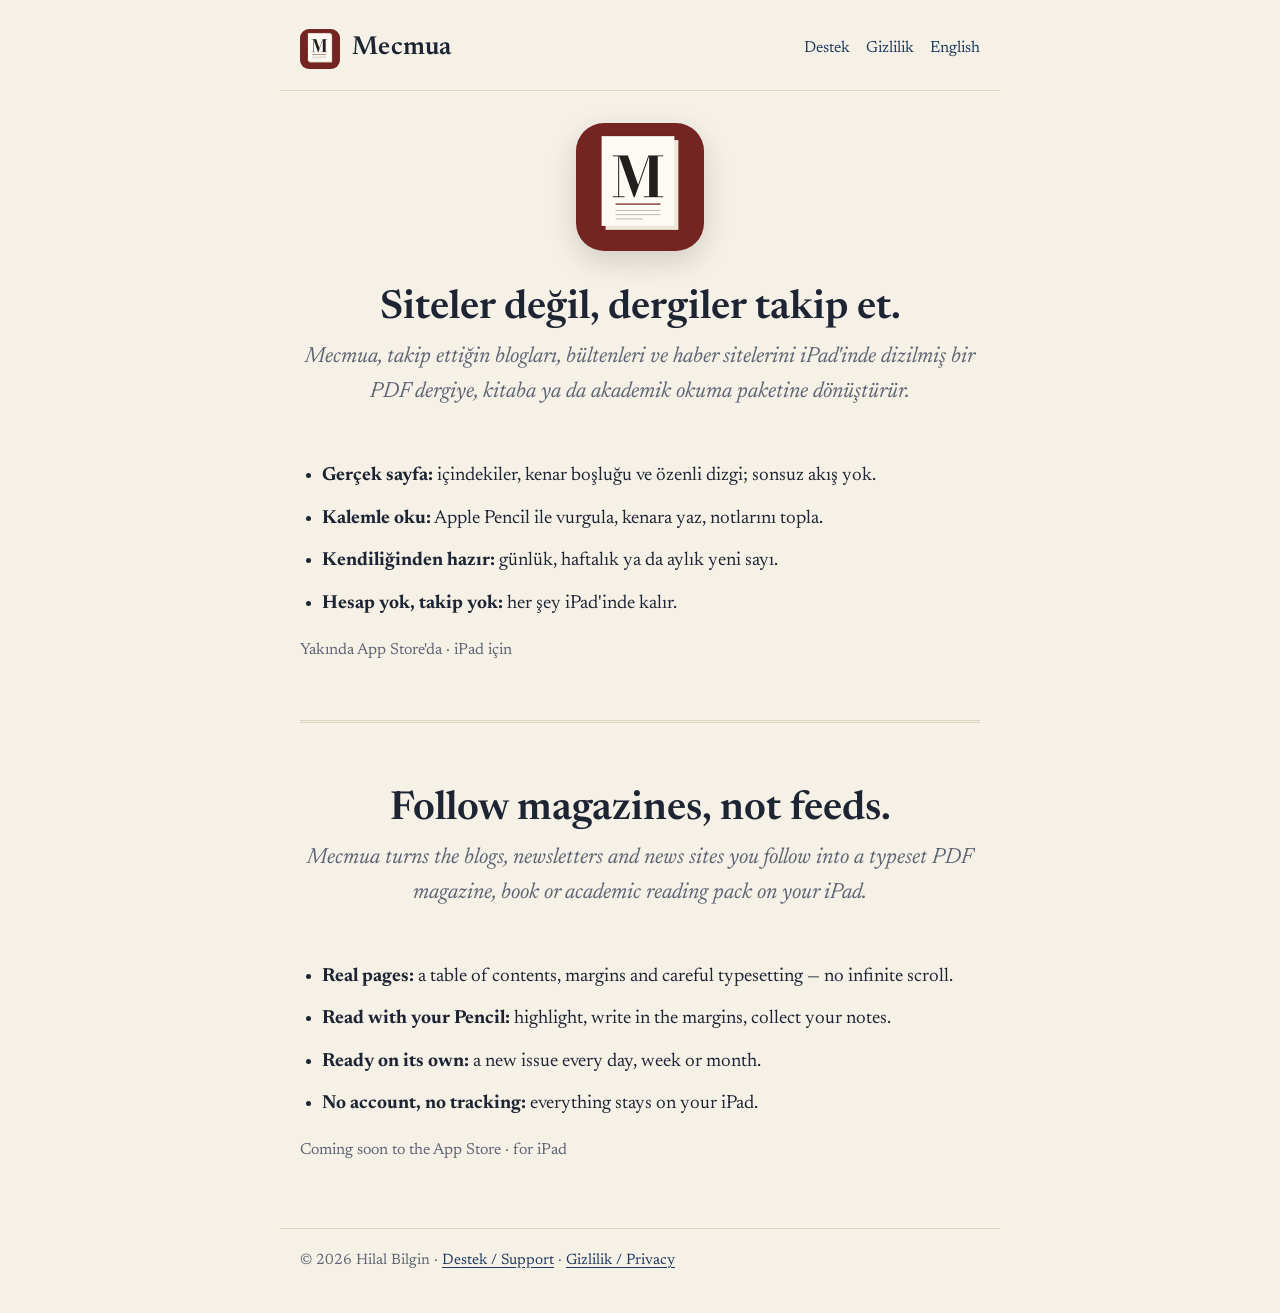
==== index.html @ 33784f8a "Gizlilik, destek ve tanıtım sayfaları (TR+EN) Co-Authored-By: Claude Opus 5.5 <noreply@anthropic.com" ====
<!doctype html>
<html lang="tr">
<head>
<meta charset="utf-8">
<meta name="viewport" content="width=device-width, initial-scale=1">
<title>Mecmua</title>
<meta name="description" content="Takip ettiğin siteleri iPad'de kendi dergin, kitabın ya da akademik okuma paketin olarak oku. / Your favorite sites, typeset into your own magazine on iPad.">
<link rel="icon" href="icon.png">
<link rel="apple-touch-icon" href="apple-touch-icon.png">
<link rel="stylesheet" href="style.css">
</head>
<body>
<header>
  <a class="brand" href="./"><img src="icon.png" alt=""><span>Mecmua</span></a>
  <nav><a href="support.html">Destek</a><a href="privacy.html">Gizlilik</a><a href="#en">English</a></nav>
</header>

<main>
<section lang="tr">
  <div class="hero">
    <img src="icon.png" alt="Mecmua uygulama simgesi">
    <h1>Siteler değil, dergiler takip et.</h1>
    <p class="lede">Mecmua, takip ettiğin blogları, bültenleri ve haber sitelerini iPad'inde dizilmiş bir PDF dergiye, kitaba ya da akademik okuma paketine dönüştürür.</p>
  </div>
  <ul>
    <li><strong>Gerçek sayfa:</strong> içindekiler, kenar boşluğu ve özenli dizgi; sonsuz akış yok.</li>
    <li><strong>Kalemle oku:</strong> Apple Pencil ile vurgula, kenara yaz, notlarını topla.</li>
    <li><strong>Kendiliğinden hazır:</strong> günlük, haftalık ya da aylık yeni sayı.</li>
    <li><strong>Hesap yok, takip yok:</strong> her şey iPad'inde kalır.</li>
  </ul>
  <p class="meta">Yakında App Store'da · iPad için</p>
</section>

<section lang="en" id="en">
  <div class="hero">
    <h1>Follow magazines, not feeds.</h1>
    <p class="lede">Mecmua turns the blogs, newsletters and news sites you follow into a typeset PDF magazine, book or academic reading pack on your iPad.</p>
  </div>
  <ul>
    <li><strong>Real pages:</strong> a table of contents, margins and careful typesetting — no infinite scroll.</li>
    <li><strong>Read with your Pencil:</strong> highlight, write in the margins, collect your notes.</li>
    <li><strong>Ready on its own:</strong> a new issue every day, week or month.</li>
    <li><strong>No account, no tracking:</strong> everything stays on your iPad.</li>
  </ul>
  <p class="meta">Coming soon to the App Store · for iPad</p>
</section>
</main>

<footer>© 2026 Hilal Bilgin · <a href="support.html">Destek / Support</a> · <a href="privacy.html">Gizlilik / Privacy</a></footer>
</body>
</html>
---- style.css ----
@font-face {
  font-family: "Newsreader";
  src: url("fonts/Newsreader.ttf") format("truetype");
  font-style: normal;
  font-weight: 200 800;
  font-display: swap;
}
@font-face {
  font-family: "Newsreader";
  src: url("fonts/Newsreader-Italic.ttf") format("truetype");
  font-style: italic;
  font-weight: 200 800;
  font-display: swap;
}

:root {
  --paper: #f6f1e7;
  --ink: #1d2433;
  --muted: #5d6474;
  --accent: #1f3a5f;
  --rule: #ddd3c1;
  --card: #fbf8f2;
}
@media (prefers-color-scheme: dark) {
  :root {
    --paper: #16191f;
    --ink: #ebe6dc;
    --muted: #a3a8b3;
    --accent: #9cb8de;
    --rule: #2e333d;
    --card: #1d2128;
  }
}

* { box-sizing: border-box; }
html { -webkit-text-size-adjust: 100%; }
body {
  margin: 0;
  background: var(--paper);
  color: var(--ink);
  font: 19px/1.6 "Newsreader", Georgia, "Times New Roman", serif;
}
a { color: var(--accent); text-underline-offset: 3px; }
main, header, footer { max-width: 720px; margin: 0 auto; padding: 0 20px; }

header {
  display: flex; align-items: center; justify-content: space-between; gap: 12px;
  padding-top: 28px; padding-bottom: 20px; border-bottom: 1px solid var(--rule);
}
.brand { display: flex; align-items: center; gap: 12px; text-decoration: none; color: var(--ink); }
.brand img { width: 40px; height: 40px; border-radius: 9px; }
.brand span { font-size: 26px; font-weight: 600; letter-spacing: .01em; }
nav { display: flex; gap: 16px; font-size: 16px; flex-wrap: wrap; justify-content: flex-end; }
nav a { text-decoration: none; }
nav a:hover { text-decoration: underline; }

h1 { font-size: 40px; line-height: 1.15; font-weight: 600; margin: 40px 0 8px; }
h2 { font-size: 26px; line-height: 1.25; font-weight: 600; margin: 36px 0 8px; }
h3 { font-size: 20px; margin: 24px 0 4px; }
p, li { margin: 0 0 12px; }
ul { padding-left: 22px; }
.lede { font-size: 22px; font-style: italic; color: var(--muted); margin-bottom: 24px; }
.meta { color: var(--muted); font-size: 16px; }

.lang-switch { margin: 24px 0 0; font-size: 16px; color: var(--muted); }
section[lang] + section[lang] { margin-top: 56px; padding-top: 8px; border-top: 3px double var(--rule); }

.card {
  background: var(--card); border: 1px solid var(--rule); border-radius: 12px;
  padding: 18px 22px; margin: 20px 0;
}
.card p:last-child { margin-bottom: 0; }

details { border-bottom: 1px solid var(--rule); padding: 10px 0; }
details summary { cursor: pointer; font-weight: 600; }
details[open] summary { margin-bottom: 8px; }

.hero { text-align: center; padding: 32px 0 8px; }
.hero img { width: 128px; height: 128px; border-radius: 28px; box-shadow: 0 10px 30px rgba(0,0,0,.15); }
.hero h1 { margin-top: 24px; }

footer {
  margin-top: 64px; padding-top: 20px; padding-bottom: 40px;
  border-top: 1px solid var(--rule); color: var(--muted); font-size: 15px;
}

@media (max-width: 520px) {
  body { font-size: 18px; }
  h1 { font-size: 32px; }
  header { flex-direction: column; align-items: flex-start; }
  nav { justify-content: flex-start; }
}
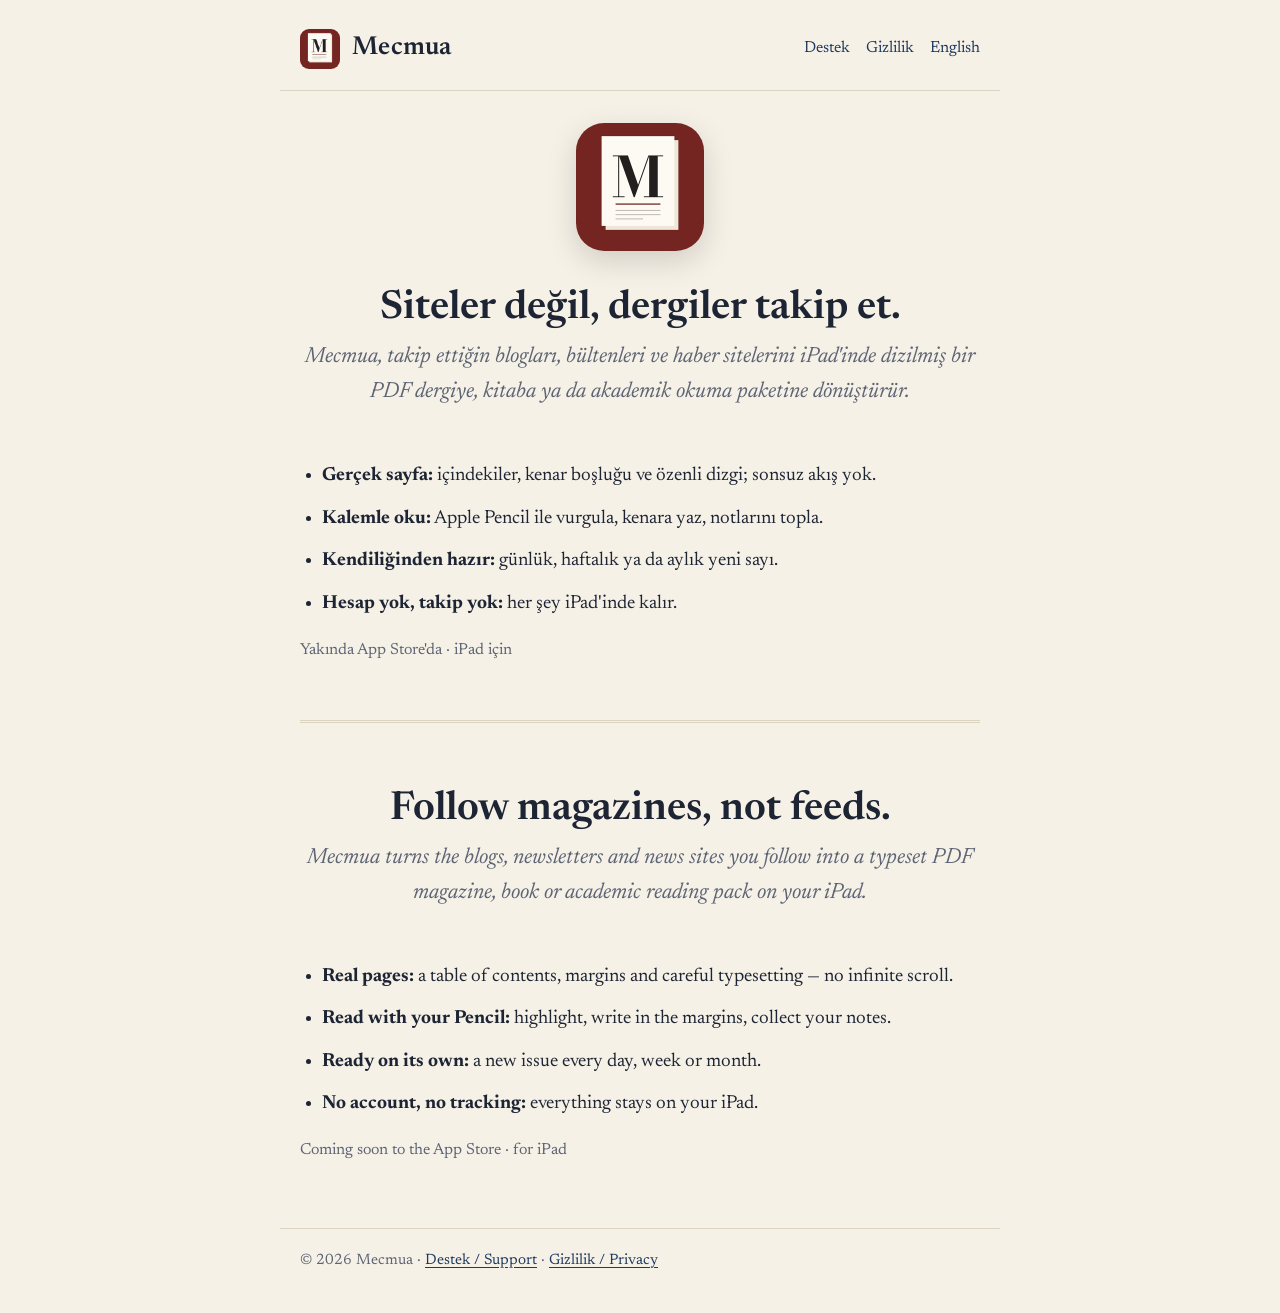
==== commit 57871b55: "Sayfalardan geliştirici adı kaldırıldı Co-Authored-By: Claude Opus 5.5 <noreply@anthropic.com>" ====
--- a/index.html
+++ b/index.html
@@ -46,6 +46,6 @@
 </section>
 </main>
 
-<footer>© 2026 Hilal Bilgin · <a href="support.html">Destek / Support</a> · <a href="privacy.html">Gizlilik / Privacy</a></footer>
+<footer>© 2026 Mecmua · <a href="support.html">Destek / Support</a> · <a href="privacy.html">Gizlilik / Privacy</a></footer>
 </body>
 </html>
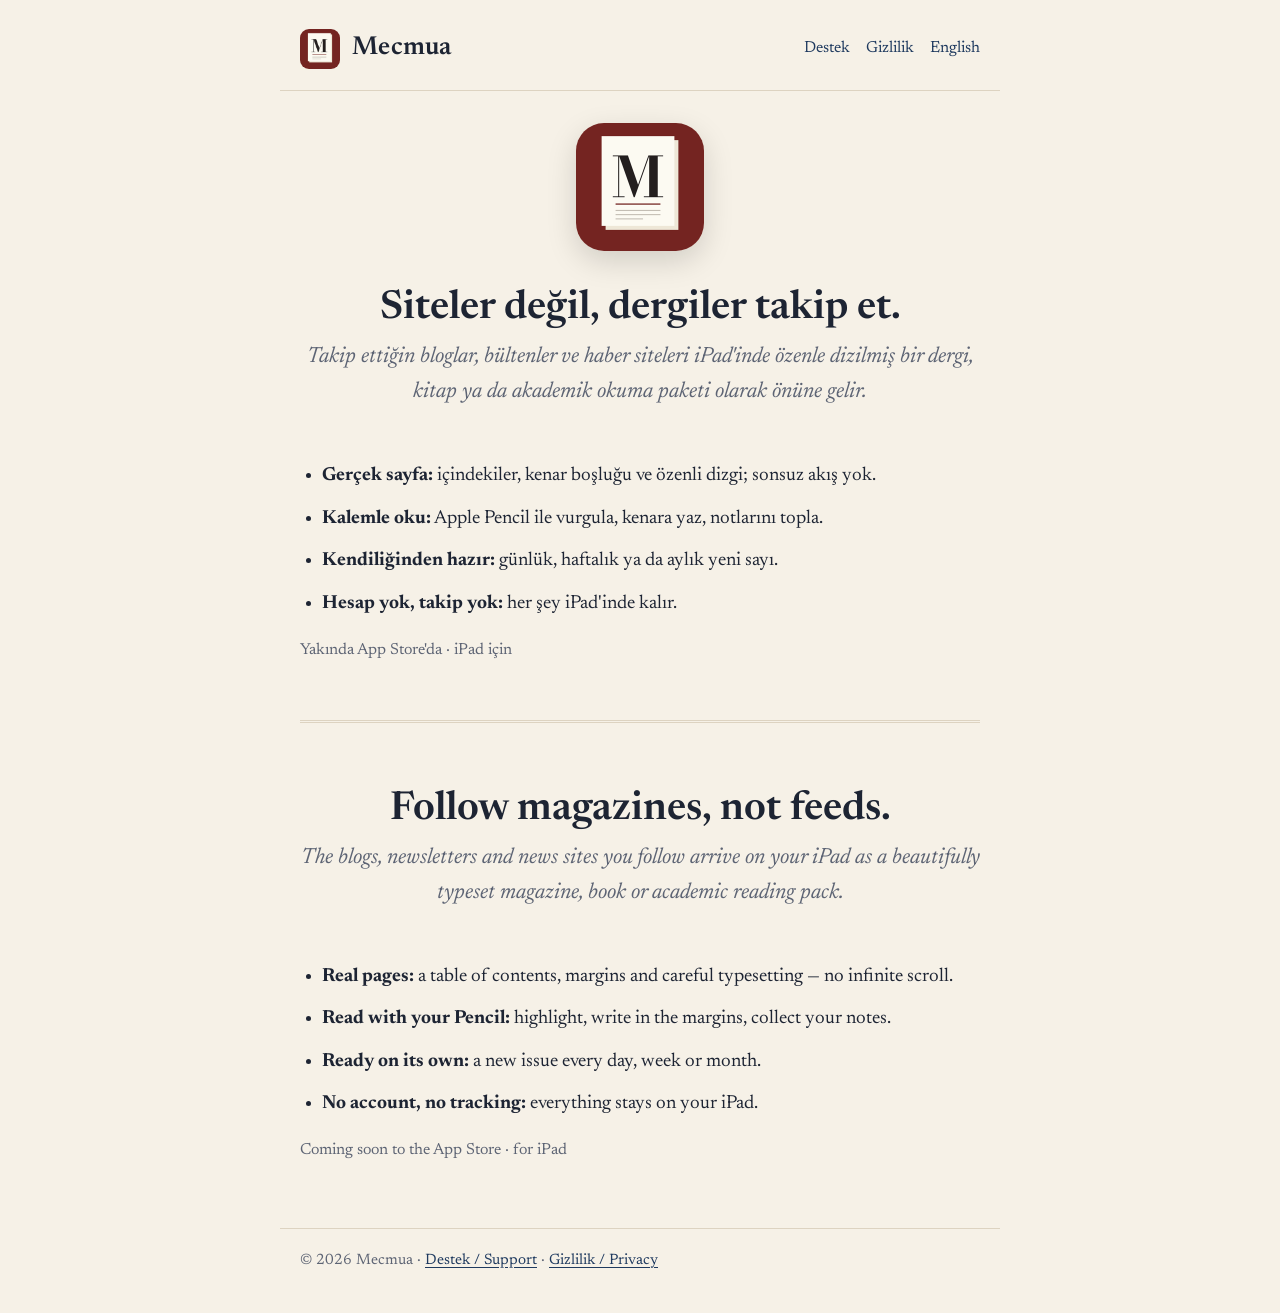
==== commit 93275aa9: "Paylaşım bilgisi güncellendi, yayıncılar bölümü eklendi, PDF vurgusu kaldırıldı Co-Authored-By: Clau" ====
--- a/index.html
+++ b/index.html
@@ -20,7 +20,7 @@
   <div class="hero">
     <img src="icon.png" alt="Mecmua uygulama simgesi">
     <h1>Siteler değil, dergiler takip et.</h1>
-    <p class="lede">Mecmua, takip ettiğin blogları, bültenleri ve haber sitelerini iPad'inde dizilmiş bir PDF dergiye, kitaba ya da akademik okuma paketine dönüştürür.</p>
+    <p class="lede">Takip ettiğin bloglar, bültenler ve haber siteleri iPad'inde özenle dizilmiş bir dergi, kitap ya da akademik okuma paketi olarak önüne gelir.</p>
   </div>
   <ul>
     <li><strong>Gerçek sayfa:</strong> içindekiler, kenar boşluğu ve özenli dizgi; sonsuz akış yok.</li>
@@ -34,7 +34,7 @@
 <section lang="en" id="en">
   <div class="hero">
     <h1>Follow magazines, not feeds.</h1>
-    <p class="lede">Mecmua turns the blogs, newsletters and news sites you follow into a typeset PDF magazine, book or academic reading pack on your iPad.</p>
+    <p class="lede">The blogs, newsletters and news sites you follow arrive on your iPad as a beautifully typeset magazine, book or academic reading pack.</p>
   </div>
   <ul>
     <li><strong>Real pages:</strong> a table of contents, margins and careful typesetting — no infinite scroll.</li>
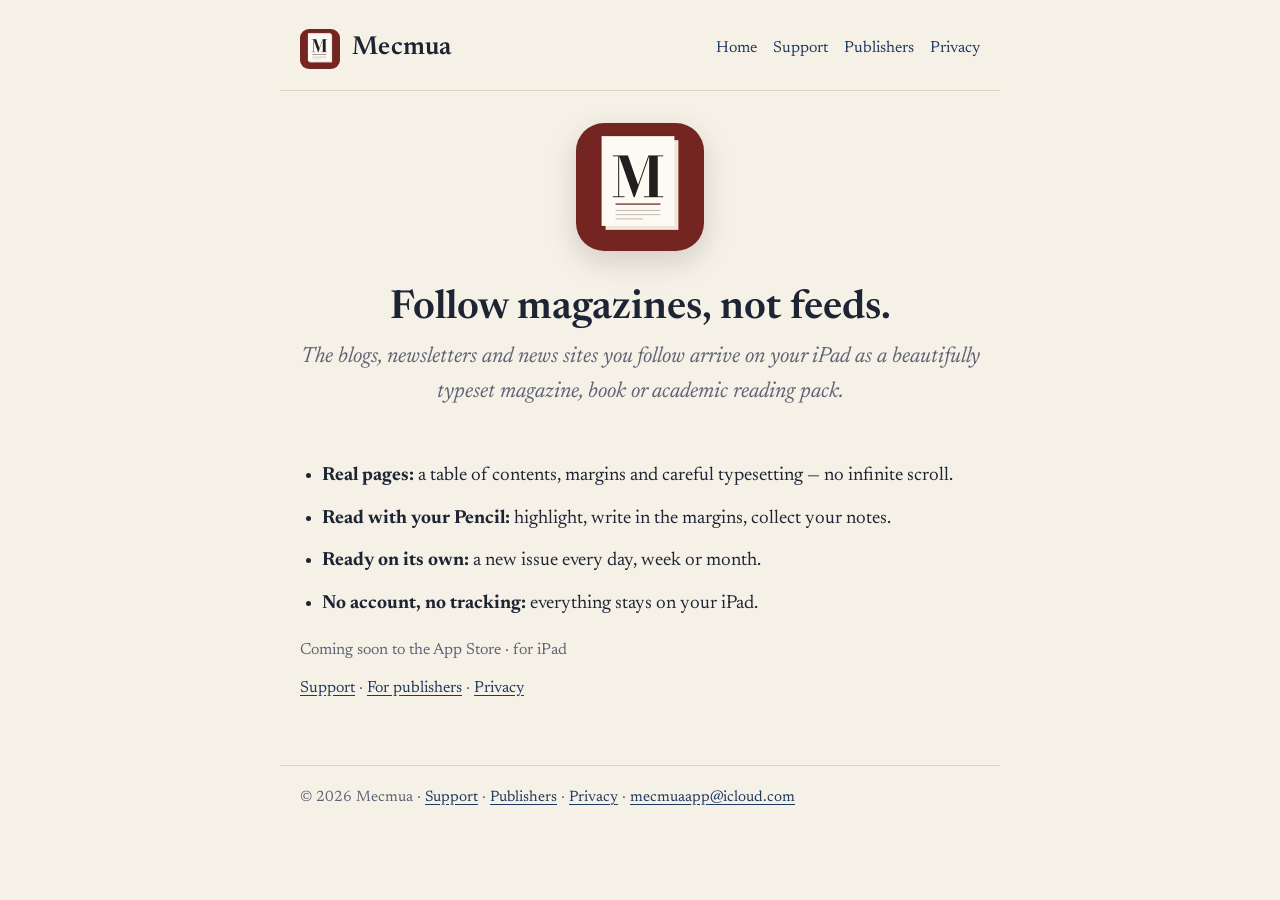
==== commit 23bdc0ec: "Site yalnızca İngilizce; ayrı Publishers sayfası Co-Authored-By: Claude Opus 5.5 <noreply@anthropic." ====
--- a/index.html
+++ b/index.html
@@ -1,10 +1,10 @@
 <!doctype html>
-<html lang="tr">
+<html lang="en">
 <head>
 <meta charset="utf-8">
 <meta name="viewport" content="width=device-width, initial-scale=1">
 <title>Mecmua</title>
-<meta name="description" content="Takip ettiğin siteleri iPad'de kendi dergin, kitabın ya da akademik okuma paketin olarak oku. / Your favorite sites, typeset into your own magazine on iPad.">
+<meta name="description" content="The blogs, newsletters and news sites you follow, typeset as your own magazine on iPad.">
 <link rel="icon" href="icon.png">
 <link rel="apple-touch-icon" href="apple-touch-icon.png">
 <link rel="stylesheet" href="style.css">
@@ -12,27 +12,13 @@
 <body>
 <header>
   <a class="brand" href="./"><img src="icon.png" alt=""><span>Mecmua</span></a>
-  <nav><a href="support.html">Destek</a><a href="privacy.html">Gizlilik</a><a href="#en">English</a></nav>
+  <nav><a href="./">Home</a><a href="support.html">Support</a><a href="publishers.html">Publishers</a><a href="privacy.html">Privacy</a></nav>
 </header>
 
 <main>
-<section lang="tr">
+<section>
   <div class="hero">
-    <img src="icon.png" alt="Mecmua uygulama simgesi">
-    <h1>Siteler değil, dergiler takip et.</h1>
-    <p class="lede">Takip ettiğin bloglar, bültenler ve haber siteleri iPad'inde özenle dizilmiş bir dergi, kitap ya da akademik okuma paketi olarak önüne gelir.</p>
-  </div>
-  <ul>
-    <li><strong>Gerçek sayfa:</strong> içindekiler, kenar boşluğu ve özenli dizgi; sonsuz akış yok.</li>
-    <li><strong>Kalemle oku:</strong> Apple Pencil ile vurgula, kenara yaz, notlarını topla.</li>
-    <li><strong>Kendiliğinden hazır:</strong> günlük, haftalık ya da aylık yeni sayı.</li>
-    <li><strong>Hesap yok, takip yok:</strong> her şey iPad'inde kalır.</li>
-  </ul>
-  <p class="meta">Yakında App Store'da · iPad için</p>
-</section>
-
-<section lang="en" id="en">
-  <div class="hero">
+    <img src="icon.png" alt="Mecmua app icon">
     <h1>Follow magazines, not feeds.</h1>
     <p class="lede">The blogs, newsletters and news sites you follow arrive on your iPad as a beautifully typeset magazine, book or academic reading pack.</p>
   </div>
@@ -43,9 +29,10 @@
     <li><strong>No account, no tracking:</strong> everything stays on your iPad.</li>
   </ul>
   <p class="meta">Coming soon to the App Store · for iPad</p>
+  <p class="meta"><a href="support.html">Support</a> · <a href="publishers.html">For publishers</a> · <a href="privacy.html">Privacy</a></p>
 </section>
 </main>
 
-<footer>© 2026 Mecmua · <a href="support.html">Destek / Support</a> · <a href="privacy.html">Gizlilik / Privacy</a></footer>
+<footer>© 2026 Mecmua · <a href="support.html">Support</a> · <a href="publishers.html">Publishers</a> · <a href="privacy.html">Privacy</a> · <a href="mailto:mecmuaapp@icloud.com">mecmuaapp@icloud.com</a></footer>
 </body>
 </html>
